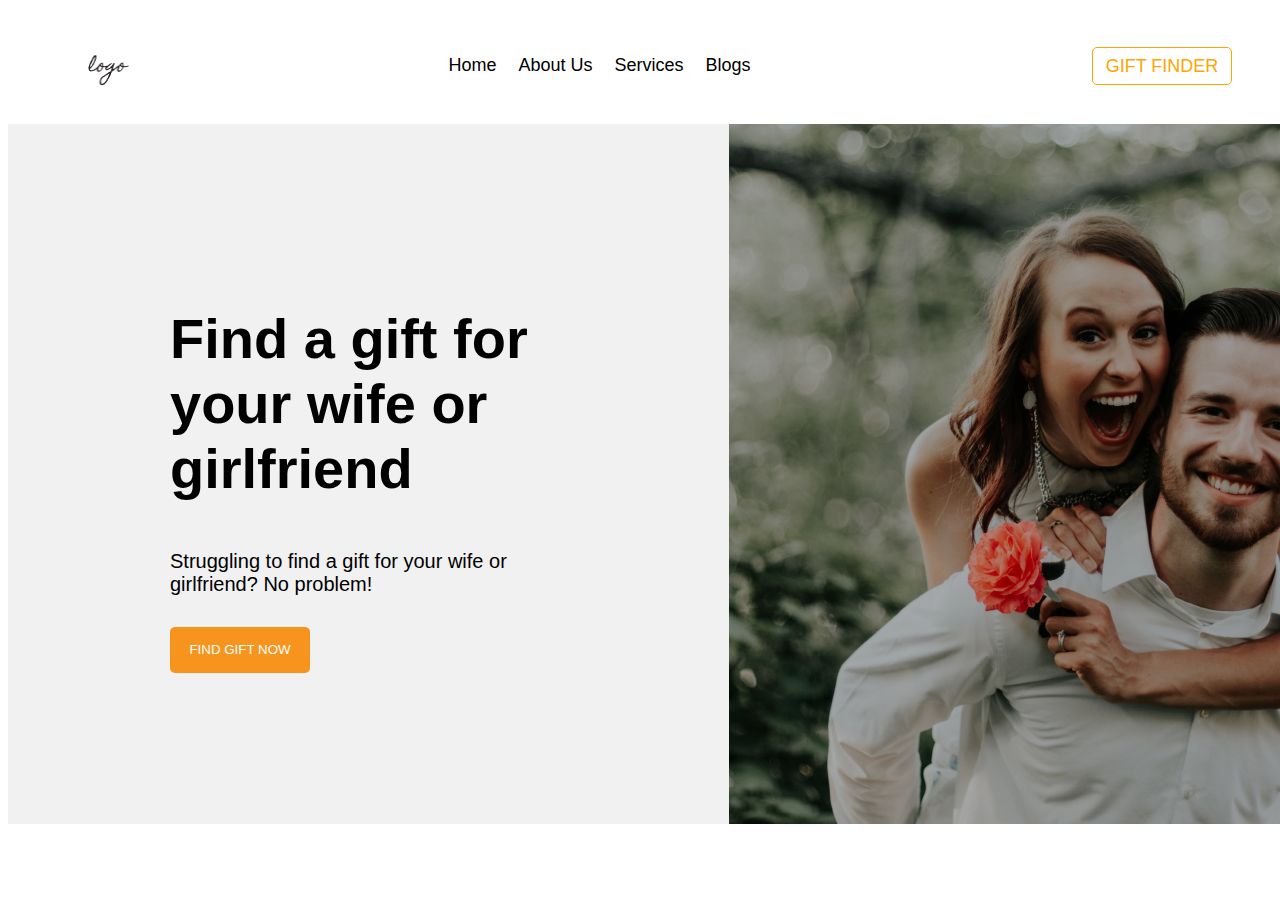
==== homeworks/TimurGeldiev/template1test/template1.html @ 825ada7e "template1IntermediateCommit" ====
<html lang="en">

<head>
    <meta charset="UTF-8">
    <meta name="viewport" content="width=device-width, initial-scale=1.0">
    <title>Template1</title>
    <link rel="stylesheet" href="templateStyle.css">
</head>

<body>
    <div class="navigation-bar">
        <img src="images/Logo.png" alt="Logo">
        <div class="navigation-center">
            <nav>
                <ul>
                    <li><a href="Home">Home</a></li>
                    <li><a href="About Us">About Us</a></li>
                    <li><a href="Services">Services</a></li>
                    <li><a href="Blogs">Blogs</a></li>
                </ul>
            </nav>
        </div>
        <button class="button-secondary">GIFT FINDER</button>
    </div>
    <div class="hero-side-img-right">
        <div class="content">
            <h1>Find a gift for your wife or girlfriend</h1>
            <h3>Struggling to find a gift for your wife or girlfriend? No problem!</h3>
            <button class="button-primary">FIND GIFT NOW</button>
        </div>
        <img src="images/img1.png" alt="img1">

    </div>
</body>

</html>
---- homeworks/TimurGeldiev/template1test/templateStyle.css ----
.navigation-bar {
    width: 100%;
    height: 116px;
    display: flex;
    align-items: center;
}

.navigation-center {
    display: flex;
    justify-content: center;
    align-items: center;
    width: 100%;
    height: 61.87px;
    top: 27.07px;

}

.navigation-center nav {
    width: 331px;
    height: 21.27px;
    top: 20.3px;
}

nav ul {
    display: flex;
    justify-content: center;
    list-style-type: none;
    margin: 0;
    padding: 0;
    overflow: hidden;
}

nav ul li {
    margin-right: 22px;
}

nav ul li a {
    display: block;
    color: black;
    font-family: Arial, Helvetica, sans-serif;
    text-align: center;
    font-size: 18px;
    text-decoration: none;
    white-space: nowrap;
}

.navigation-bar img {
    width: 41px;
    height: 39px;
    top: 39px;
    margin-left: 80px;
}

.button-secondary {
    display: flex;
    justify-content: center;
    align-items: center;
    width: 140px;
    height: 38.67px;
    background-color: white;
    border: 1px solid orange;
    color: orange;
    padding: 13px 20px;
    font-family: Arial, Helvetica, sans-serif;
    font-size: 18px;
    margin-right: 40px;
    cursor: pointer;
    border-radius: 5px;
    white-space: nowrap;
}

.hero-side-img-right{
    width: 100%;
    height: 700px;
    top: 117px;
    background-color: #F1F1F2;  
    display: flex;
    align-items: center;
}

.hero-side-img-right .content{
    width: 433px;
    height: 411px;
    top: 154px;
    margin-left: 162px;
    display: block;
}
h1{
    font-family: Arial, Helvetica, sans-serif;
    font-size: 56px;
    width: 433px;
    height: 206px;
    top: 154px;
}
h3{
    font-family: Arial, Helvetica, sans-serif;
    font-size: 20px;
    font-weight: 200;
    width: 422px;
    height: 57px;
    top: 396px;
}
.content .button-primary{
    width: 200px;
    height: 60px;
    display: flex;
    justify-content: center;
    align-items: center;
    width: 140px;
    height: 38.67px;
    background-color:#F7941E;
    border-radius: 5px;
    color: white;
    border: none;
    padding: 23px 25px;
    white-space: nowrap;
    cursor: pointer;
}
.hero-side-img-right img{
    display: block;
    width: 719px;
    height: 700px;
    margin-left: 126px;
    background-color: #F1F1F2;
}
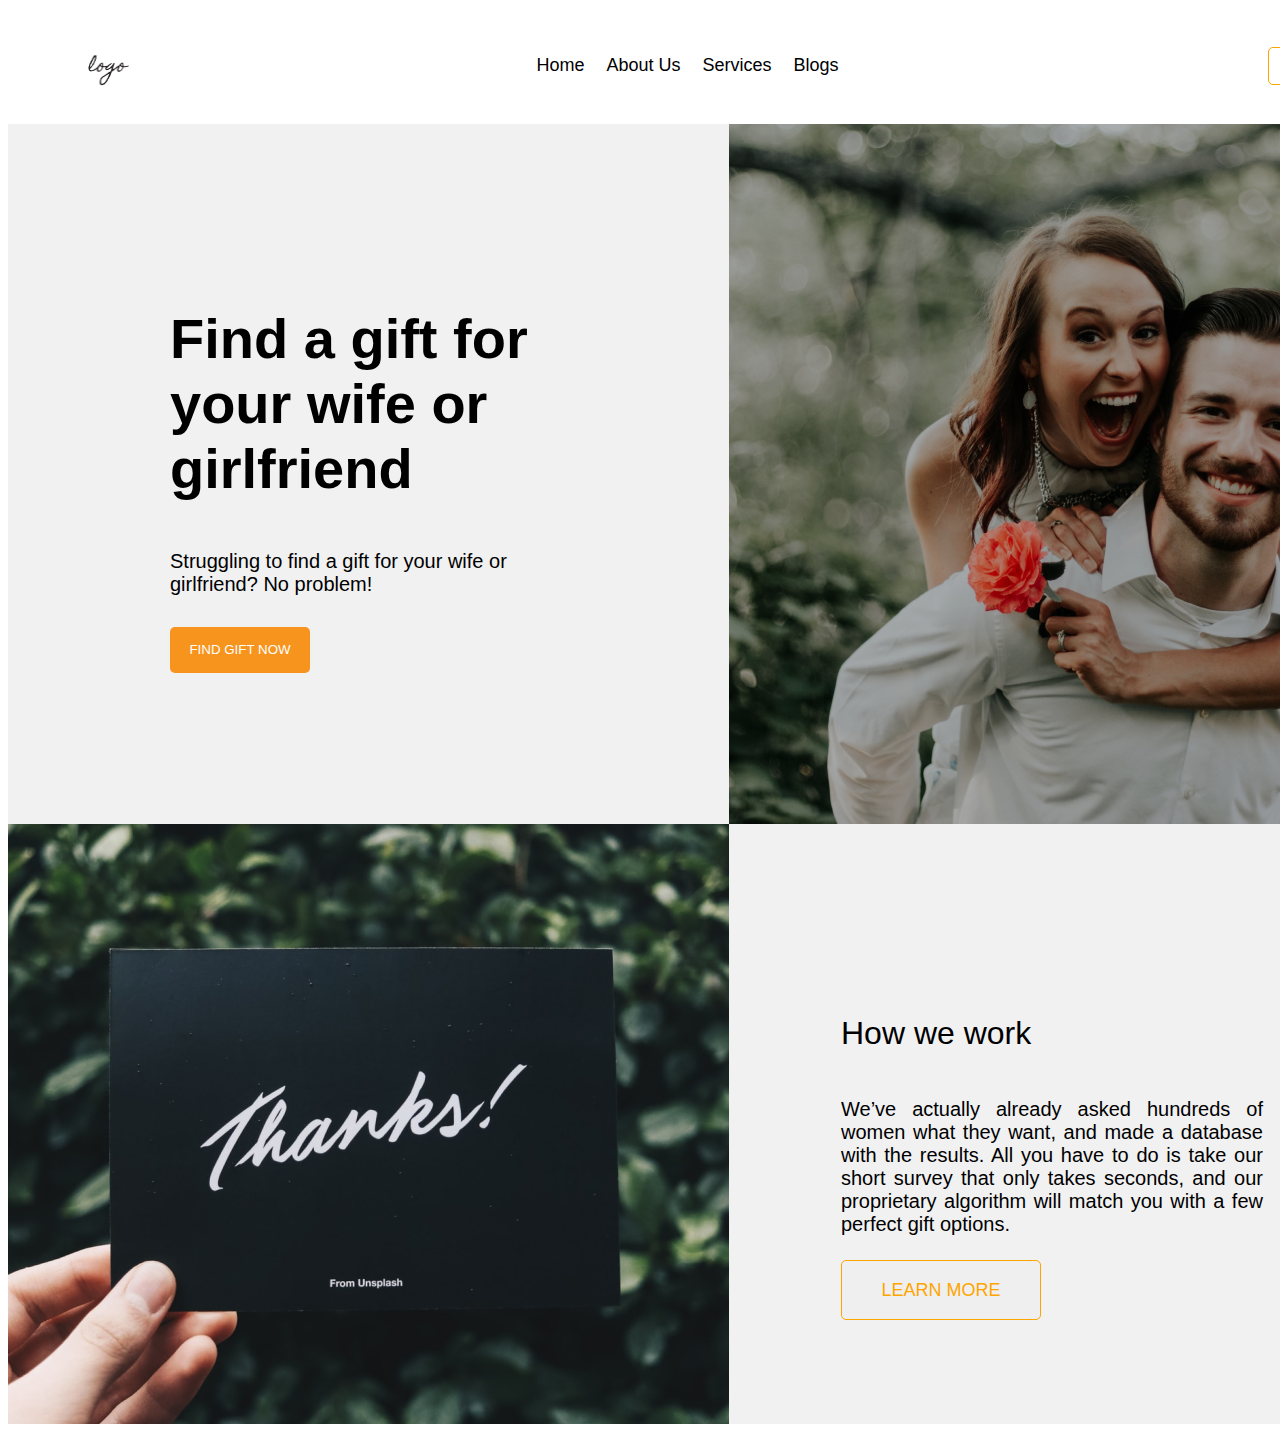
==== commit dccc4bce: "template1SecondIntermediateCommit" ====
--- a/homeworks/TimurGeldiev/template1test/template1.html
+++ b/homeworks/TimurGeldiev/template1test/template1.html
@@ -29,8 +29,18 @@
             <button class="button-primary">FIND GIFT NOW</button>
         </div>
         <img src="images/img1.png" alt="img1">
+    </div>
+    <div class="feature-split-right">
+        <img src="images/img2.png" alt="img2">
+        <div class="second-content">
+            <h2>How we work</h2>
+            <h3 style="text-align: justify;">We’ve actually already asked hundreds of women what they want,
+                and made a database with the results. All you have to do is
+                take our short survey that only takes seconds, and our proprietary
+                algorithm will match you with a few perfect gift options.</h3>
+            <button class="button-learn-more">LEARN MORE</button>    
 
-    </div>
+        </div>
 </body>
 
 </html>--- a/homeworks/TimurGeldiev/template1test/templateStyle.css
+++ b/homeworks/TimurGeldiev/template1test/templateStyle.css
@@ -1,5 +1,5 @@
 .navigation-bar {
-    width: 100%;
+    width: 1440px;
     height: 116px;
     display: flex;
     align-items: center;
@@ -11,14 +11,12 @@
     align-items: center;
     width: 100%;
     height: 61.87px;
-    top: 27.07px;
 
 }
 
 .navigation-center nav {
     width: 331px;
     height: 21.27px;
-    top: 20.3px;
 }
 
 nav ul {
@@ -47,7 +45,6 @@
 .navigation-bar img {
     width: 41px;
     height: 39px;
-    top: 39px;
     margin-left: 80px;
 }
 
@@ -70,18 +67,16 @@
 }
 
 .hero-side-img-right{
-    width: 100%;
+    width: 1440px;
     height: 700px;
-    top: 117px;
     background-color: #F1F1F2;  
     display: flex;
     align-items: center;
 }
 
-.hero-side-img-right .content{
+.content{
     width: 433px;
     height: 411px;
-    top: 154px;
     margin-left: 162px;
     display: block;
 }
@@ -90,7 +85,11 @@
     font-size: 56px;
     width: 433px;
     height: 206px;
-    top: 154px;
+}
+h2{
+    font-family: Arial, Helvetica, sans-serif;
+    font-size: 32px;
+    font-weight: normal;
 }
 h3{
     font-family: Arial, Helvetica, sans-serif;
@@ -98,7 +97,6 @@
     font-weight: 200;
     width: 422px;
     height: 57px;
-    top: 396px;
 }
 .content .button-primary{
     width: 200px;
@@ -117,9 +115,44 @@
     cursor: pointer;
 }
 .hero-side-img-right img{
-    display: block;
     width: 719px;
     height: 700px;
-    margin-left: 126px;
+    margin-left: auto;
     background-color: #F1F1F2;
+}
+.feature-split-right{
+    width: 1440px;
+    height: 600px;
+    background-color: #F1F1F2;  
+    display: flex;
+    align-items: center;
+    position: relative;
+}
+.feature-split-right img{
+    width: 721px;
+    height: 600px;
+}
+.second-content{
+    width: 441px;
+    height: 332px;
+    display: flex;
+    flex-direction: column;
+    position: absolute;
+    left: 833px;
+    top: 164px
+}
+.second-content .button-learn-more{
+    width: 200px;
+    height: 60px;
+    display: flex;
+    justify-content: center;
+    align-items: center;
+    border: 1px solid orange;
+    color: orange;
+    font-family: Arial, Helvetica, sans-serif;
+    font-size: 18px;
+    margin-top: auto;
+    cursor: pointer;
+    border-radius: 5px;
+    white-space: nowrap;
 }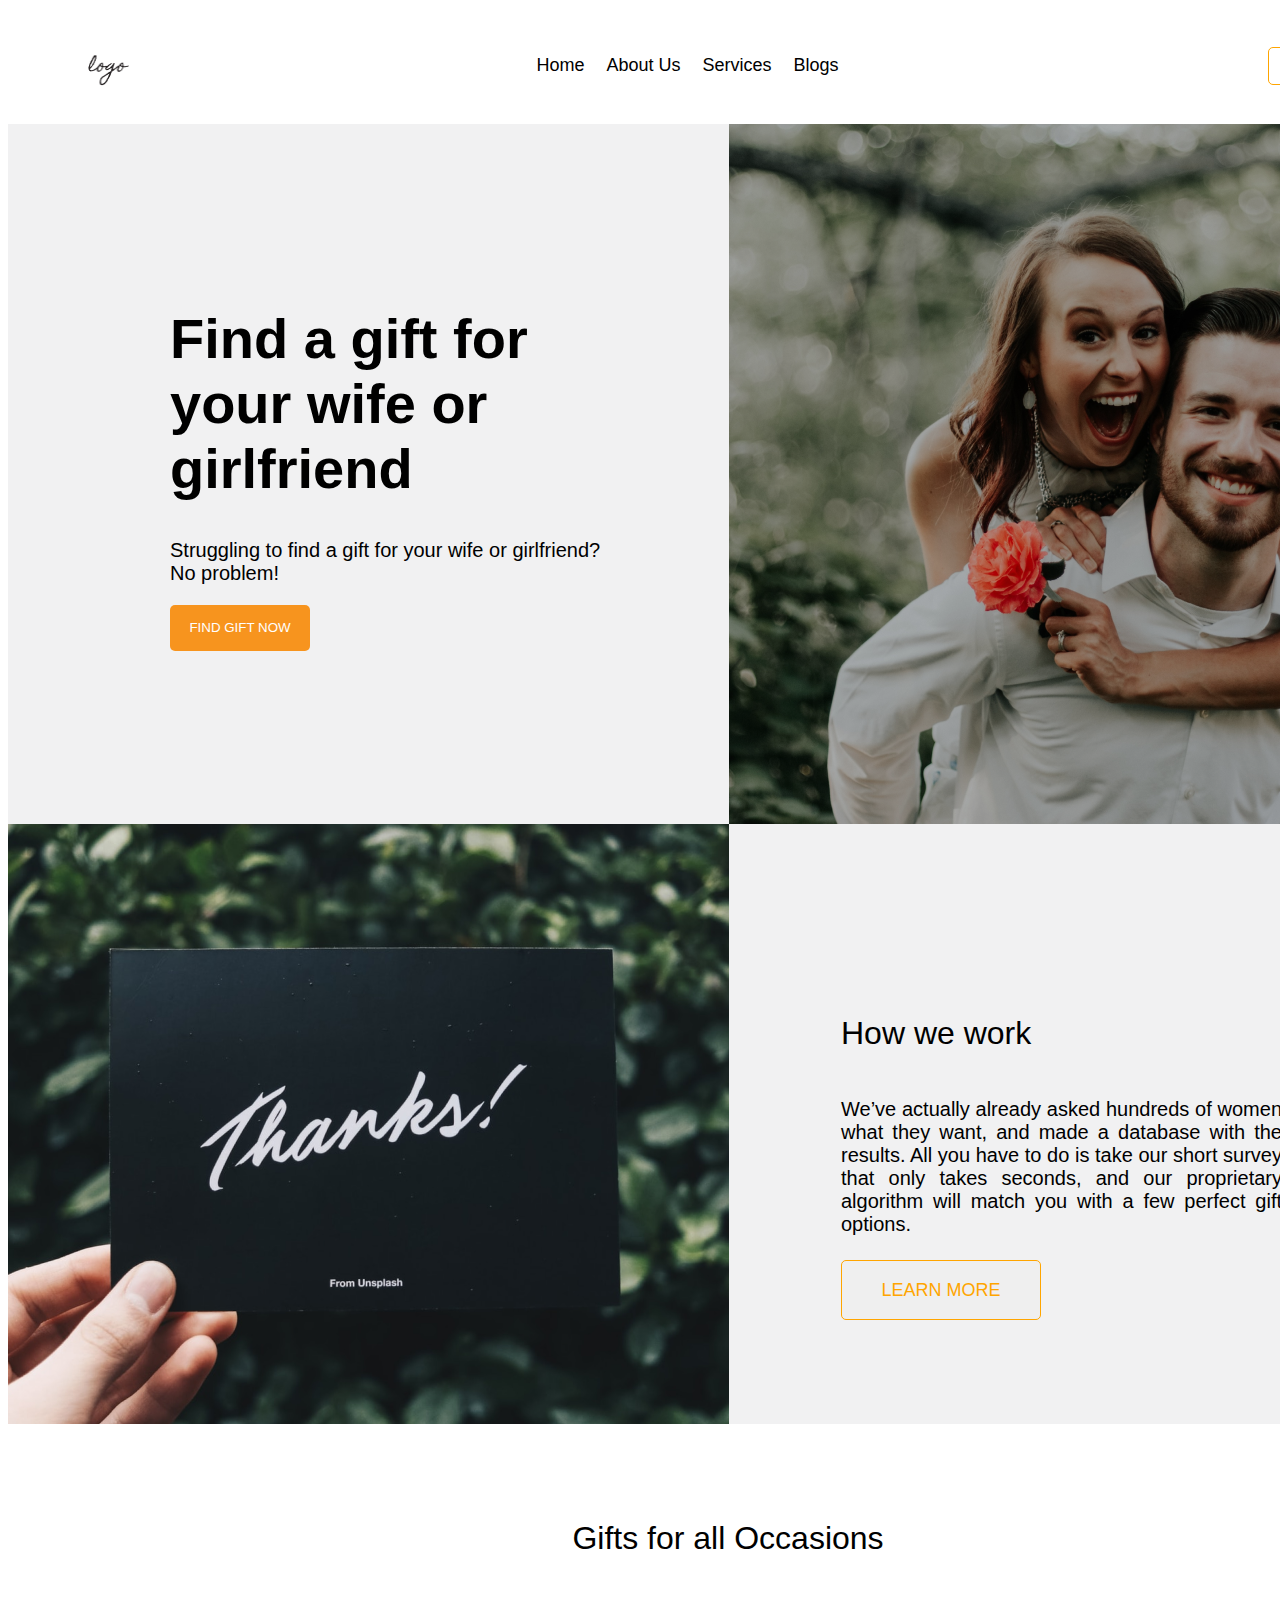
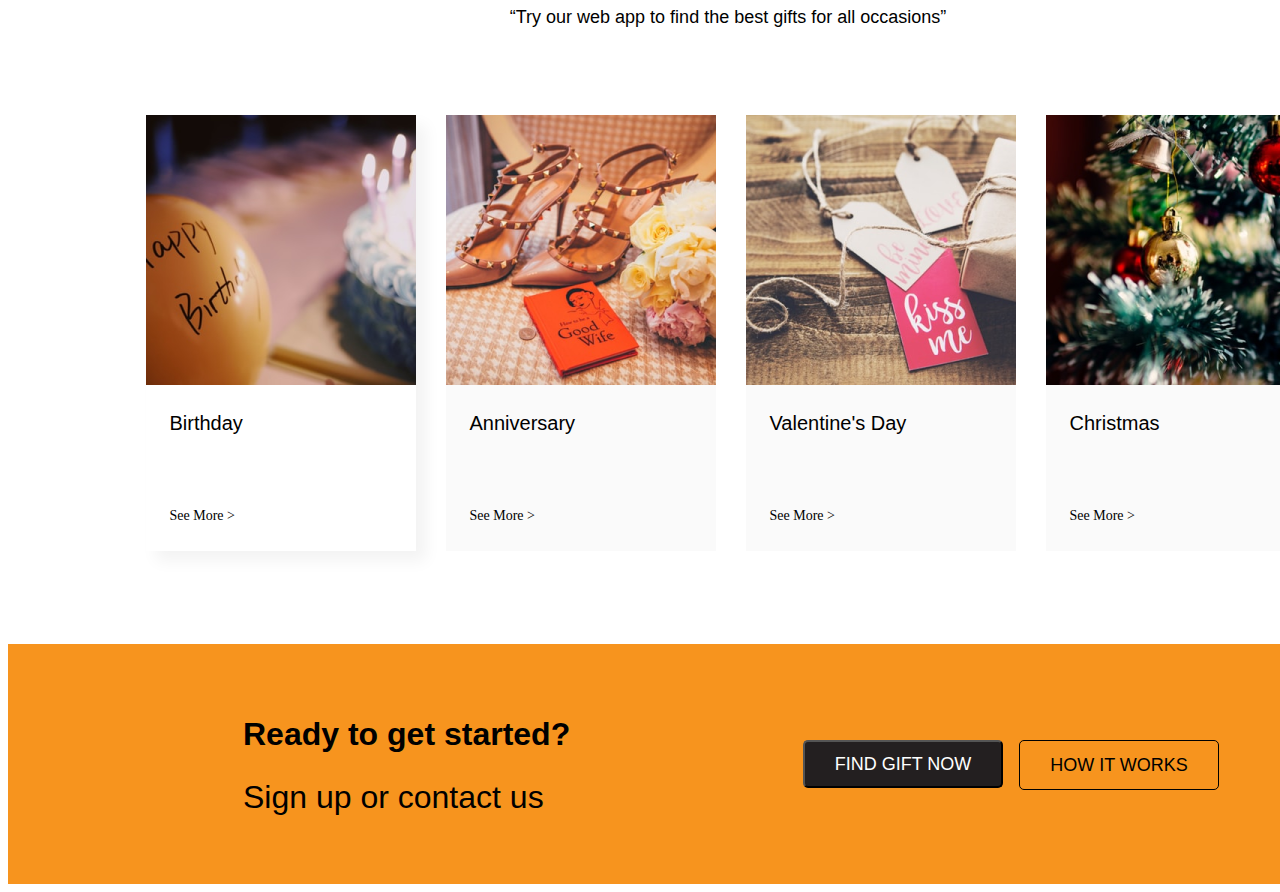
==== commit ec6eacaa: "template1ThirdIntermediateCommit" ====
--- a/homeworks/TimurGeldiev/template1test/template1.html
+++ b/homeworks/TimurGeldiev/template1test/template1.html
@@ -13,10 +13,10 @@
         <div class="navigation-center">
             <nav>
                 <ul>
-                    <li><a href="Home">Home</a></li>
-                    <li><a href="About Us">About Us</a></li>
-                    <li><a href="Services">Services</a></li>
-                    <li><a href="Blogs">Blogs</a></li>
+                    <li><a href="#">Home</a></li>
+                    <li><a href="#">About Us</a></li>
+                    <li><a href="#">Services</a></li>
+                    <li><a href="#">Blogs</a></li>
                 </ul>
             </nav>
         </div>
@@ -34,13 +34,55 @@
         <img src="images/img2.png" alt="img2">
         <div class="second-content">
             <h2>How we work</h2>
-            <h3 style="text-align: justify;">We’ve actually already asked hundreds of women what they want,
+            <h3>We’ve actually already asked hundreds of women what they want,
                 and made a database with the results. All you have to do is
                 take our short survey that only takes seconds, and our proprietary
                 algorithm will match you with a few perfect gift options.</h3>
-            <button class="button-learn-more">LEARN MORE</button>    
-
+            <button class="button-learn-more">LEARN MORE</button>
         </div>
+    </div>
+    <div class="post-tall">
+        <h2>Gifts for all Occasions</h2>
+        <h4>“Try our web app to find the best gifts for all occasions”</h4>
+        <div class="card-container">
+            <div class="card-blog1">
+                <img src="images/gift1.png" alt="gift1">
+                <h3>Birthday</h3>
+                <a href="#">
+                    <h5>See More ></h5>
+                </a>
+            </div>
+            <div class="card-blog2">
+                <img src="images/gift2.png" alt="gift2">
+                <h3>Anniversary</h3>
+                <a href="#">
+                    <h5>See More ></h5>
+                </a>
+            </div>
+            <div class="card-blog2">
+                <img src="images/gift3.png" alt="gift3">
+                <h3>Valentine's Day</h3>
+                <a href="#">
+                    <h5>See More ></h5>
+                </a>
+            </div>
+            <div class="card-blog2">
+                <img src="images/gift4.png" alt="gift4">
+                <h3>Christmas</h3>
+                <a href="#">
+                    <h5>See More ></h5>
+                </a>
+            </div>
+        </div>
+    </div>
+    <div class="cta-section">
+        <div class="group">
+            <h2>Ready to get started?</h2>
+            <h2>Sign up or contact us</h2>
+        </div>
+        <button class="find-button"><h4>FIND GIFT NOW</h4></button>
+        <button class="how-button"><h4>HOW IT WORKS</h4></button>
+    </div>
 </body>
 
 </html>--- a/homeworks/TimurGeldiev/template1test/templateStyle.css
+++ b/homeworks/TimurGeldiev/template1test/templateStyle.css
@@ -83,8 +83,6 @@
 h1{
     font-family: Arial, Helvetica, sans-serif;
     font-size: 56px;
-    width: 433px;
-    height: 206px;
 }
 h2{
     font-family: Arial, Helvetica, sans-serif;
@@ -95,8 +93,16 @@
     font-family: Arial, Helvetica, sans-serif;
     font-size: 20px;
     font-weight: 200;
-    width: 422px;
-    height: 57px;
+}
+h4{
+    font-family: Arial, Helvetica, sans-serif;
+    font-size: 18px;
+    font-weight:lighter;
+}
+h5{
+    font-family: Cambria, Cochin, Georgia, Times, 'Times New Roman', serif;
+    font-size: 14px;
+    font-weight: lighter;
 }
 .content .button-primary{
     width: 200px;
@@ -141,6 +147,9 @@
     left: 833px;
     top: 164px
 }
+.second-content h3{
+    text-align: justify;
+}
 .second-content .button-learn-more{
     width: 200px;
     height: 60px;
@@ -155,4 +164,102 @@
     cursor: pointer;
     border-radius: 5px;
     white-space: nowrap;
+}
+.post-tall{
+    width: 1440px;
+    height: 820px;
+    background-color: #FFFFFF;
+    display: flex;
+    flex-direction: column;
+    align-items: center;
+}
+.post-tall .card-container{
+    display: flex;
+    justify-content: center;
+    width: 100%;
+    margin-top: 64px;
+    margin-left: 35px;
+}
+.post-tall h2{
+    margin-top: 96px;
+}
+.post-tall h4{
+    margin-top: 23px;
+}
+.post-tall .card-blog1{
+    width: 270px;
+    height: 436px;
+    margin-right: 30px;
+    box-shadow: 10px 10px 15px rgba(0, 0, 0, 0.05);
+}
+.card-blog1 h3{
+    padding: 7px 24px;
+}
+.card-blog1 h5{
+    padding: 42px 24px;
+    display: block;
+    color: black;
+}
+.card-blog1 a{
+    text-decoration: none;
+}
+.post-tall .card-blog2{
+    width: 270px;
+    height: 436px;
+    margin-right: 30px;
+    background-color: #fafafa;
+}
+.card-blog2 h3{
+    padding: 7px 24px;
+}
+.card-blog2 h5{
+    padding: 42px 24px;
+    display: block;
+    color: black;
+}
+.card-blog2 a{
+    text-decoration: none;
+}
+.cta-section{
+    width: 1440px;
+    height: 240px;
+    background-color: #F7941E;
+    display: flex;
+}
+.group{
+    width: 325px;
+    height: 90px;
+    padding: 45px 235px;
+    white-space: nowrap;
+}
+.group h2:first-child{
+    font-weight: bold;
+}
+.cta-section .find-button{
+    display: flex;
+    align-items: center;
+    justify-content: center;
+    width: 200px;
+    height: 48px;
+    margin-top: 96px;
+    margin-right: 16px;
+    background-color: #231F20;
+    color: #FFFFFF;
+    cursor: pointer;
+    border-radius: 5px;
+}
+.cta-section .how-button{
+    width: 200px;
+    height: 50px;
+    margin-top: 96px;
+    display: flex;
+    justify-content: center;
+    align-items: center;
+    border: 1px solid black;
+    background-color: transparent;
+    color: black;
+    font-family: Arial, Helvetica, sans-serif;
+    cursor: pointer;
+    border-radius: 5px;
+    white-space: nowrap;
 }